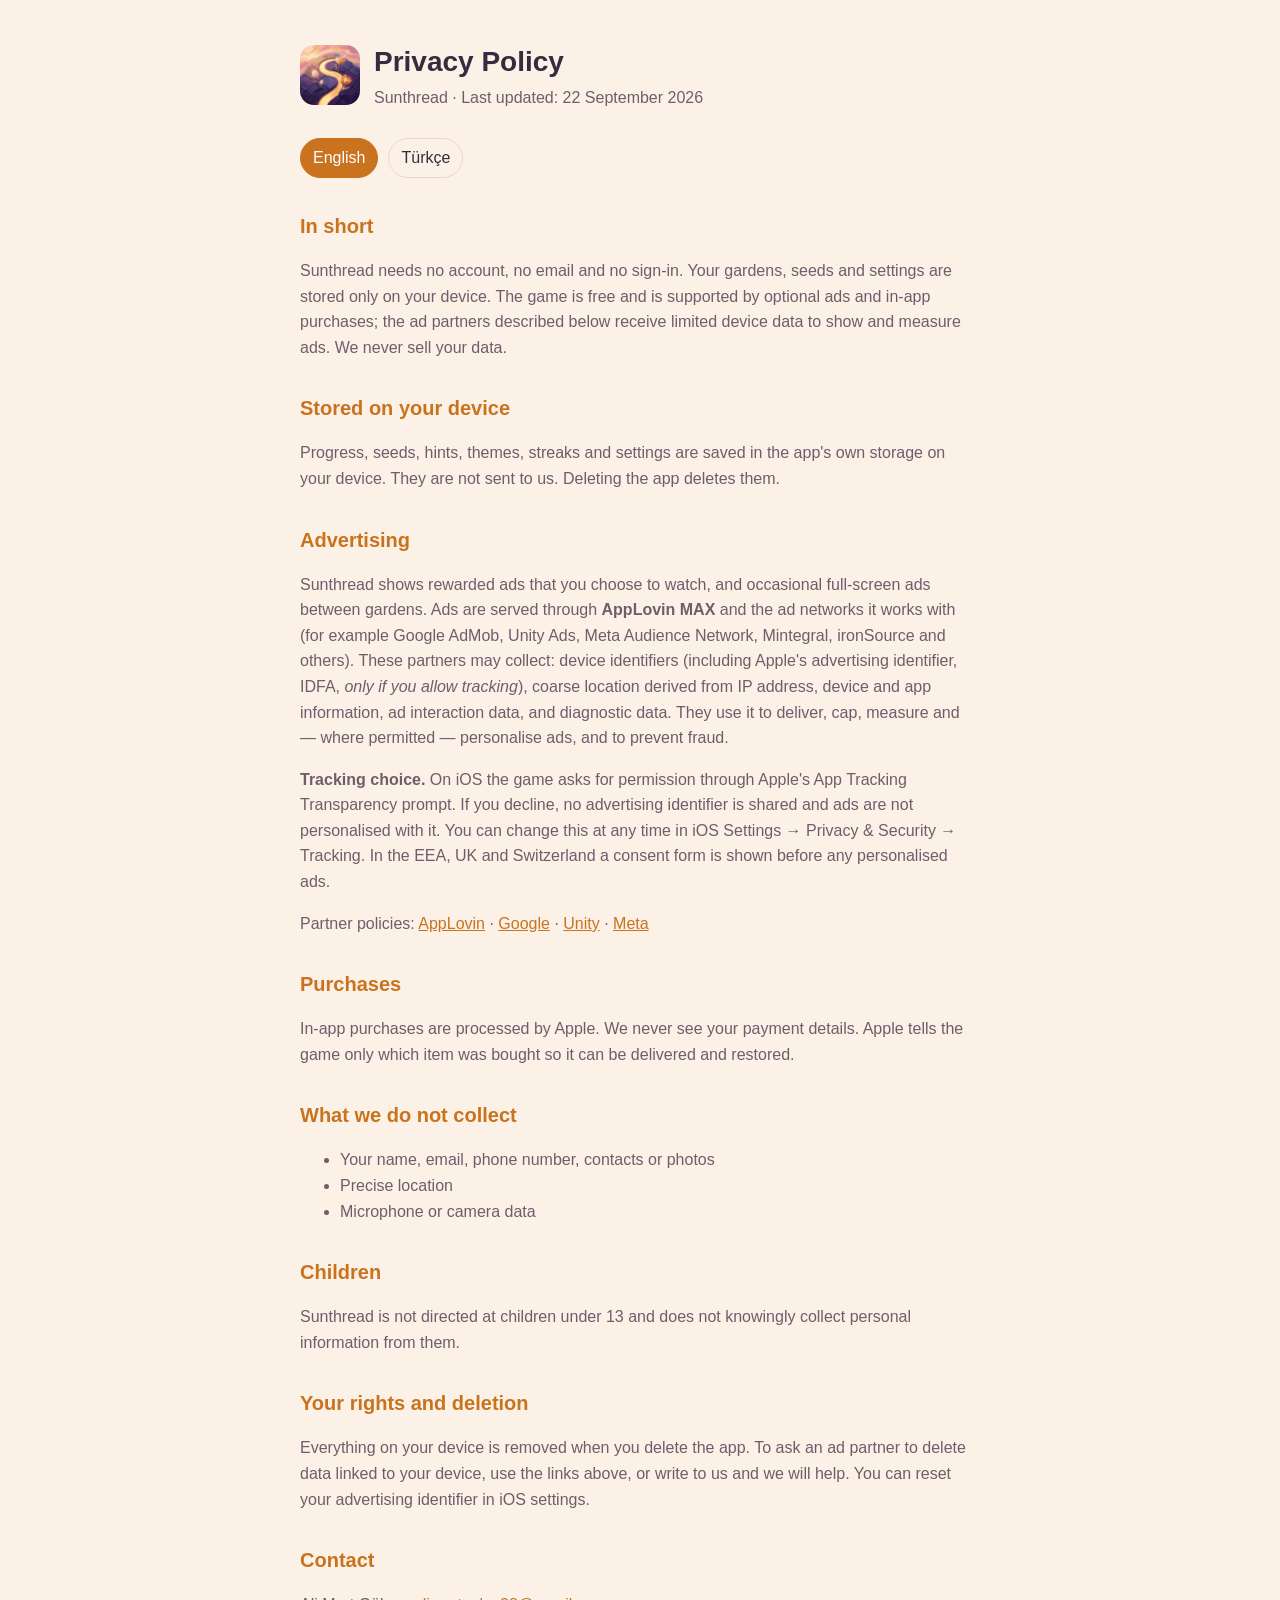
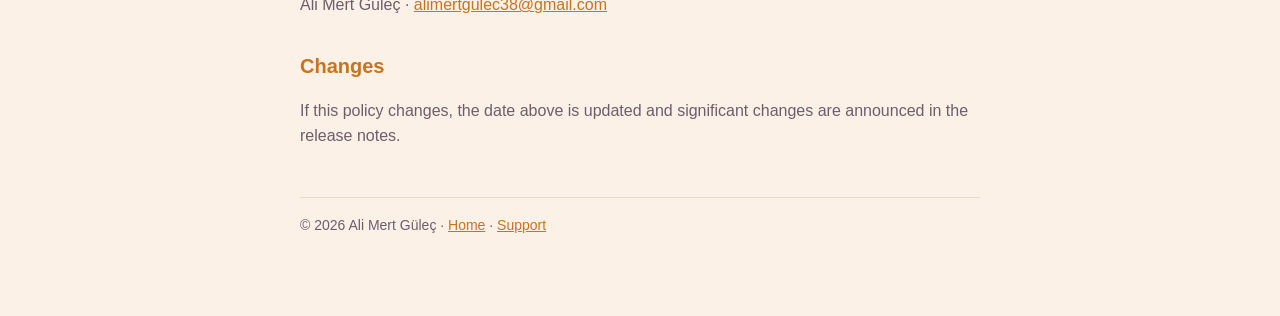
==== privacy.html @ 02095378 "Sunthread site: home, support, privacy (EN/TR)" ====
<!doctype html><html lang="en"><head><meta charset="utf-8"><meta name="viewport" content="width=device-width,initial-scale=1"><title>Sunthread — Privacy Policy</title><link rel="stylesheet" href="style.css"><link rel="icon" href="icon.png"></head><body><div class="wrap">
<header><img src="icon.png" alt=""><div><h1>Privacy Policy</h1><p style="margin:0">Sunthread · Last updated: 22 September 2026</p></div></header>
<div class="lang"><a class="on" href="privacy.html">English</a><a href="privacy-tr.html">Türkçe</a></div>
<h2>In short</h2>
<p>Sunthread needs no account, no email and no sign-in. Your gardens, seeds and settings are stored only on your device. The game is free and is supported by optional ads and in-app purchases; the ad partners described below receive limited device data to show and measure ads. We never sell your data.</p>
<h2>Stored on your device</h2>
<p>Progress, seeds, hints, themes, streaks and settings are saved in the app's own storage on your device. They are not sent to us. Deleting the app deletes them.</p>
<h2>Advertising</h2>
<p>Sunthread shows rewarded ads that you choose to watch, and occasional full-screen ads between gardens. Ads are served through <strong>AppLovin MAX</strong> and the ad networks it works with (for example Google AdMob, Unity Ads, Meta Audience Network, Mintegral, ironSource and others). These partners may collect: device identifiers (including Apple's advertising identifier, IDFA, <em>only if you allow tracking</em>), coarse location derived from IP address, device and app information, ad interaction data, and diagnostic data. They use it to deliver, cap, measure and — where permitted — personalise ads, and to prevent fraud.</p>
<p><strong>Tracking choice.</strong> On iOS the game asks for permission through Apple's App Tracking Transparency prompt. If you decline, no advertising identifier is shared and ads are not personalised with it. You can change this at any time in iOS Settings → Privacy &amp; Security → Tracking. In the EEA, UK and Switzerland a consent form is shown before any personalised ads.</p>
<p>Partner policies: <a href="https://www.applovin.com/privacy/">AppLovin</a> · <a href="https://policies.google.com/privacy">Google</a> · <a href="https://unity.com/legal/game-player-and-app-user-privacy-policy">Unity</a> · <a href="https://www.facebook.com/privacy/policy/">Meta</a></p>
<h2>Purchases</h2>
<p>In-app purchases are processed by Apple. We never see your payment details. Apple tells the game only which item was bought so it can be delivered and restored.</p>
<h2>What we do not collect</h2>
<ul><li>Your name, email, phone number, contacts or photos</li><li>Precise location</li><li>Microphone or camera data</li></ul>
<h2>Children</h2>
<p>Sunthread is not directed at children under 13 and does not knowingly collect personal information from them.</p>
<h2>Your rights and deletion</h2>
<p>Everything on your device is removed when you delete the app. To ask an ad partner to delete data linked to your device, use the links above, or write to us and we will help. You can reset your advertising identifier in iOS settings.</p>
<h2>Contact</h2>
<p>Ali Mert Güleç · <a href="mailto:alimertgulec38@gmail.com">alimertgulec38@gmail.com</a></p>
<h2>Changes</h2>
<p>If this policy changes, the date above is updated and significant changes are announced in the release notes.</p>
<footer>© 2026 Ali Mert Güleç · <a href="index.html">Home</a> · <a href="support.html">Support</a></footer>
</div></body></html>
---- style.css ----
:root{--bg:#fbf1e6;--card:#fffaf3;--fg:#3a2a3f;--muted:#6f5d6c;--acc:#c9731f;--line:#ecd9c4}
@media (prefers-color-scheme:dark){:root{--bg:#1d1422;--card:#281d2e;--fg:#f6ead9;--muted:#cbb9c6;--acc:#f0a64a;--line:#3b2c42}}
*{box-sizing:border-box}body{margin:0;background:var(--bg);color:var(--fg);font:16px/1.6 -apple-system,BlinkMacSystemFont,"Segoe UI",Roboto,Helvetica,Arial,sans-serif}
.wrap{max-width:720px;margin:0 auto;padding:40px 20px 80px}
header{display:flex;align-items:center;gap:14px;margin-bottom:28px}header img{width:60px;height:60px;border-radius:14px}
h1{font-size:28px;margin:0}h2{font-size:20px;margin:32px 0 8px;color:var(--acc)}h3{font-size:17px;margin:20px 0 6px}
p,li{color:var(--muted)}a{color:var(--acc)}.hero{width:100%;border-radius:16px;margin:4px 0 20px}
nav a{margin-right:16px}.lang{display:flex;gap:10px;margin:8px 0 24px}.lang a{padding:6px 12px;border:1px solid var(--line);border-radius:999px;text-decoration:none;color:var(--fg)}.lang a.on{background:var(--acc);color:#fff;border-color:var(--acc)}
.card{background:var(--card);border:1px solid var(--line);border-radius:14px;padding:18px 20px;margin:12px 0}
footer{margin-top:48px;color:var(--muted);font-size:14px;border-top:1px solid var(--line);padding-top:16px}
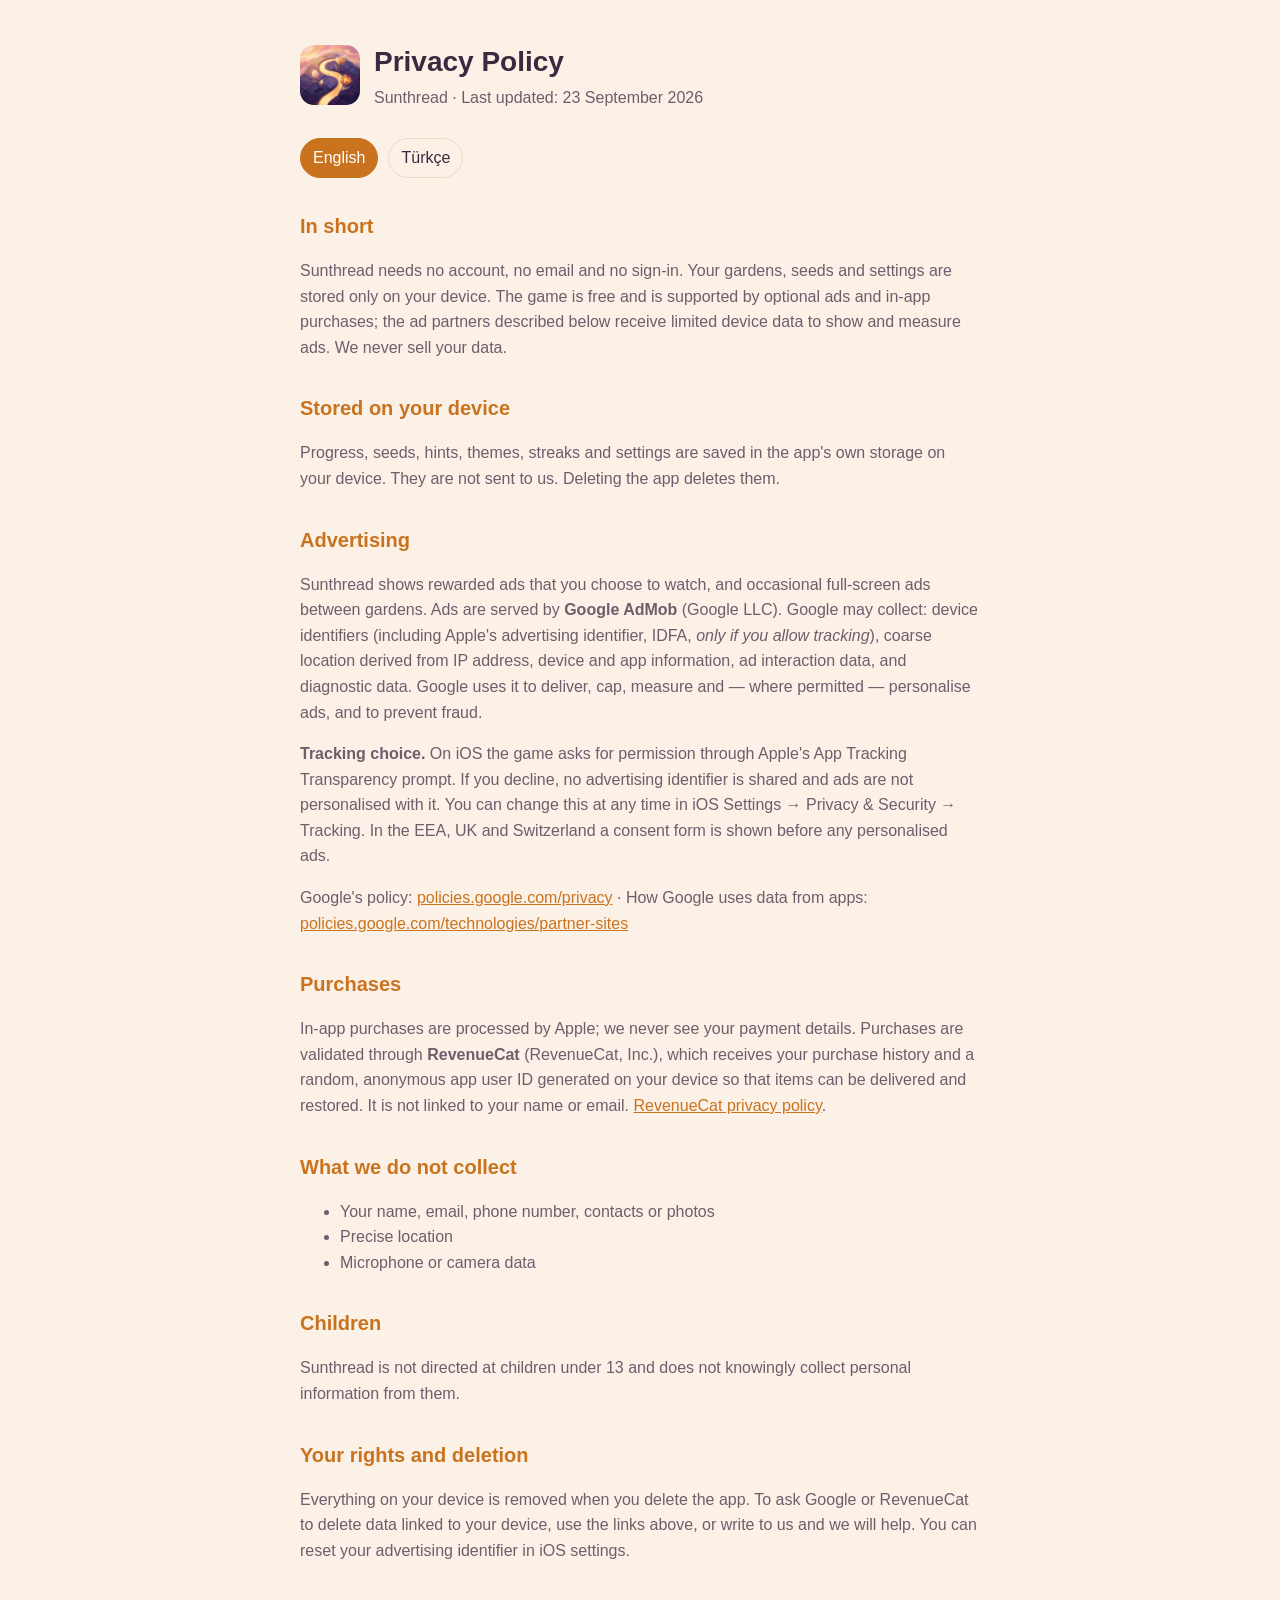
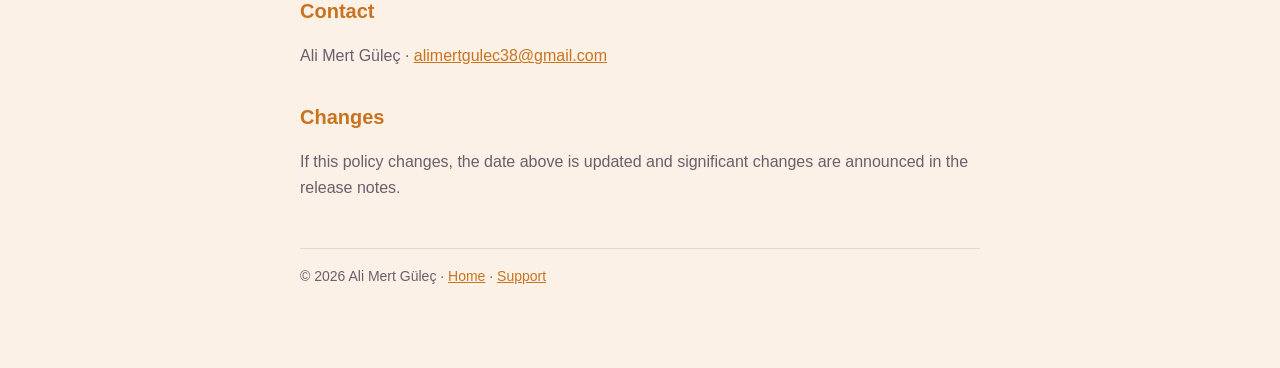
==== commit 02284bac: "Privacy: ads by Google AdMob, purchases validated by RevenueCat" ====
--- a/privacy.html
+++ b/privacy.html
@@ -1,22 +1,22 @@
 <!doctype html><html lang="en"><head><meta charset="utf-8"><meta name="viewport" content="width=device-width,initial-scale=1"><title>Sunthread — Privacy Policy</title><link rel="stylesheet" href="style.css"><link rel="icon" href="icon.png"></head><body><div class="wrap">
-<header><img src="icon.png" alt=""><div><h1>Privacy Policy</h1><p style="margin:0">Sunthread · Last updated: 22 September 2026</p></div></header>
+<header><img src="icon.png" alt=""><div><h1>Privacy Policy</h1><p style="margin:0">Sunthread · Last updated: 23 September 2026</p></div></header>
 <div class="lang"><a class="on" href="privacy.html">English</a><a href="privacy-tr.html">Türkçe</a></div>
 <h2>In short</h2>
 <p>Sunthread needs no account, no email and no sign-in. Your gardens, seeds and settings are stored only on your device. The game is free and is supported by optional ads and in-app purchases; the ad partners described below receive limited device data to show and measure ads. We never sell your data.</p>
 <h2>Stored on your device</h2>
 <p>Progress, seeds, hints, themes, streaks and settings are saved in the app's own storage on your device. They are not sent to us. Deleting the app deletes them.</p>
 <h2>Advertising</h2>
-<p>Sunthread shows rewarded ads that you choose to watch, and occasional full-screen ads between gardens. Ads are served through <strong>AppLovin MAX</strong> and the ad networks it works with (for example Google AdMob, Unity Ads, Meta Audience Network, Mintegral, ironSource and others). These partners may collect: device identifiers (including Apple's advertising identifier, IDFA, <em>only if you allow tracking</em>), coarse location derived from IP address, device and app information, ad interaction data, and diagnostic data. They use it to deliver, cap, measure and — where permitted — personalise ads, and to prevent fraud.</p>
+<p>Sunthread shows rewarded ads that you choose to watch, and occasional full-screen ads between gardens. Ads are served by <strong>Google AdMob</strong> (Google LLC). Google may collect: device identifiers (including Apple's advertising identifier, IDFA, <em>only if you allow tracking</em>), coarse location derived from IP address, device and app information, ad interaction data, and diagnostic data. Google uses it to deliver, cap, measure and — where permitted — personalise ads, and to prevent fraud.</p>
 <p><strong>Tracking choice.</strong> On iOS the game asks for permission through Apple's App Tracking Transparency prompt. If you decline, no advertising identifier is shared and ads are not personalised with it. You can change this at any time in iOS Settings → Privacy &amp; Security → Tracking. In the EEA, UK and Switzerland a consent form is shown before any personalised ads.</p>
-<p>Partner policies: <a href="https://www.applovin.com/privacy/">AppLovin</a> · <a href="https://policies.google.com/privacy">Google</a> · <a href="https://unity.com/legal/game-player-and-app-user-privacy-policy">Unity</a> · <a href="https://www.facebook.com/privacy/policy/">Meta</a></p>
+<p>Google's policy: <a href="https://policies.google.com/privacy">policies.google.com/privacy</a> · How Google uses data from apps: <a href="https://policies.google.com/technologies/partner-sites">policies.google.com/technologies/partner-sites</a></p>
 <h2>Purchases</h2>
-<p>In-app purchases are processed by Apple. We never see your payment details. Apple tells the game only which item was bought so it can be delivered and restored.</p>
+<p>In-app purchases are processed by Apple; we never see your payment details. Purchases are validated through <strong>RevenueCat</strong> (RevenueCat, Inc.), which receives your purchase history and a random, anonymous app user ID generated on your device so that items can be delivered and restored. It is not linked to your name or email. <a href="https://www.revenuecat.com/privacy">RevenueCat privacy policy</a>.</p>
 <h2>What we do not collect</h2>
 <ul><li>Your name, email, phone number, contacts or photos</li><li>Precise location</li><li>Microphone or camera data</li></ul>
 <h2>Children</h2>
 <p>Sunthread is not directed at children under 13 and does not knowingly collect personal information from them.</p>
 <h2>Your rights and deletion</h2>
-<p>Everything on your device is removed when you delete the app. To ask an ad partner to delete data linked to your device, use the links above, or write to us and we will help. You can reset your advertising identifier in iOS settings.</p>
+<p>Everything on your device is removed when you delete the app. To ask Google or RevenueCat to delete data linked to your device, use the links above, or write to us and we will help. You can reset your advertising identifier in iOS settings.</p>
 <h2>Contact</h2>
 <p>Ali Mert Güleç · <a href="mailto:alimertgulec38@gmail.com">alimertgulec38@gmail.com</a></p>
 <h2>Changes</h2>
